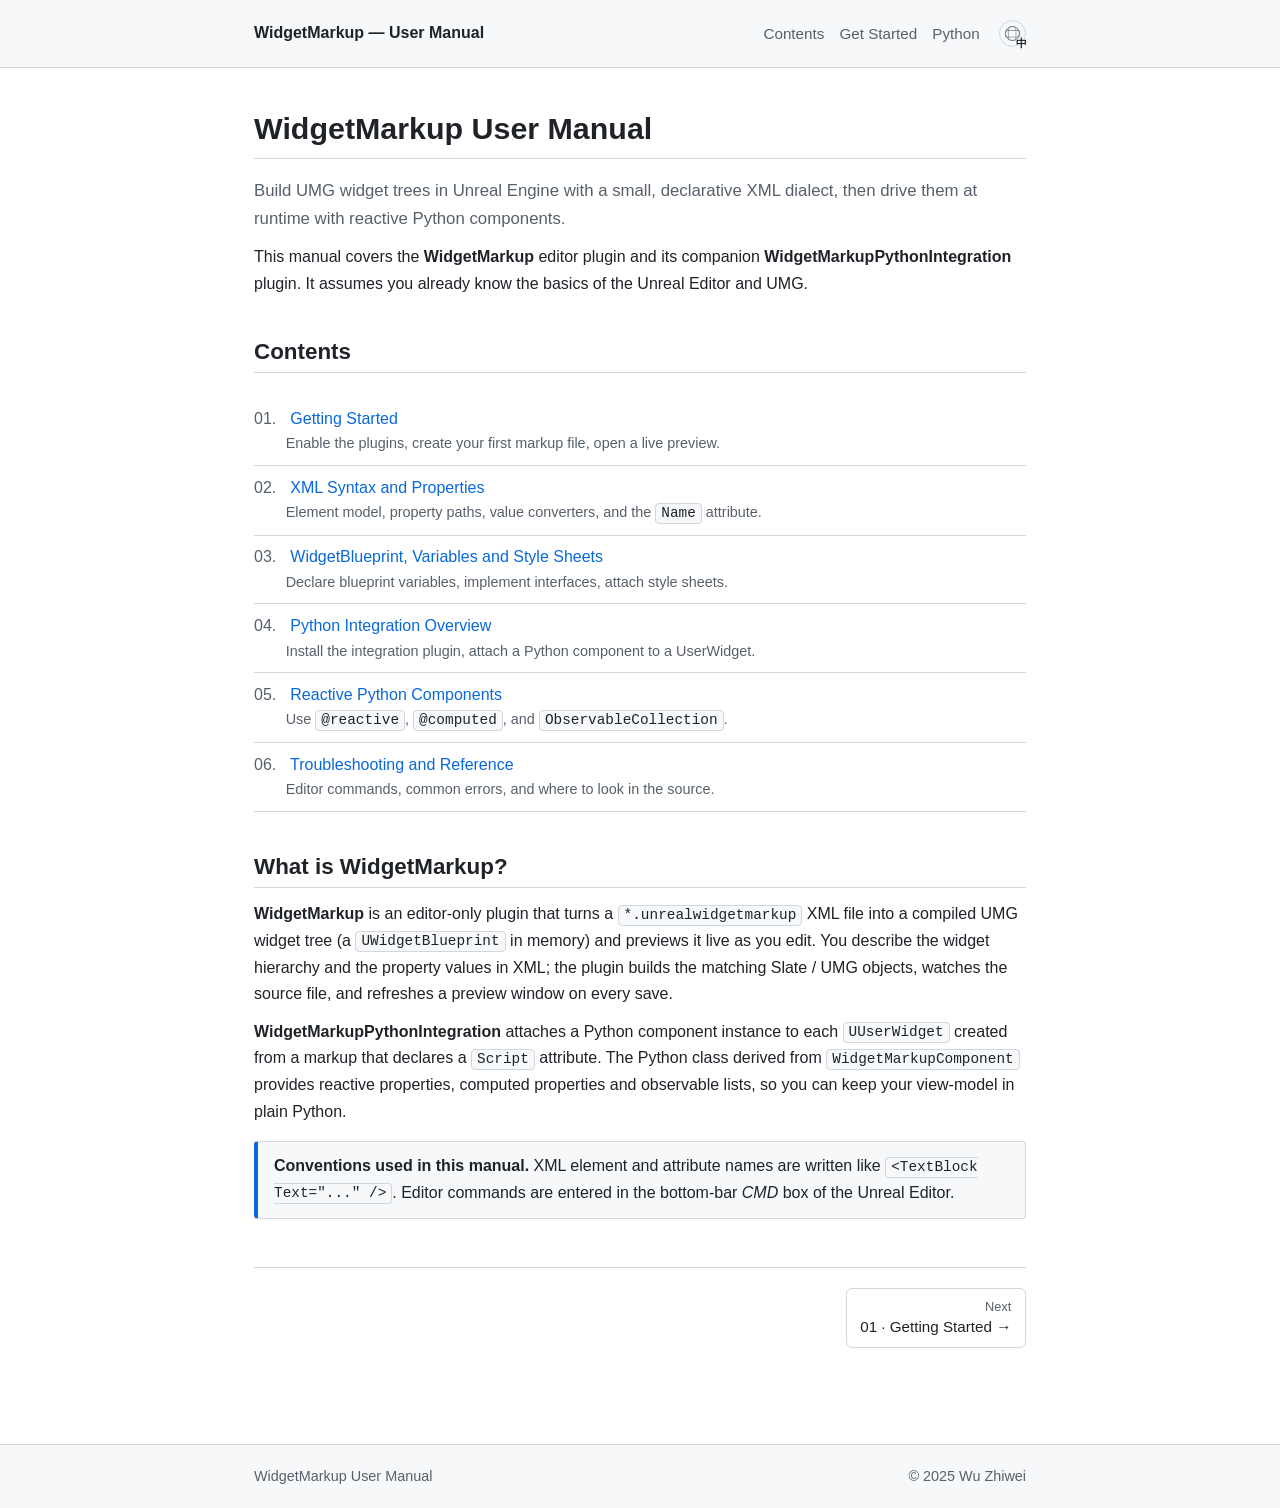
==== UserManual/en/index.html @ a524eab1 "Add HTML user manual covering WidgetMarkup and Python integration." ====
﻿<!doctype html>
<html lang="en">
<head>
<meta charset="utf-8">
<meta name="viewport" content="width=device-width, initial-scale=1">
<title>WidgetMarkup User Manual</title>
<link rel="stylesheet" href="../assets/styles.css">
</head>
<body>
<div id="manual-header"></div>
<main class="container">
    <h1>WidgetMarkup User Manual</h1>
    <p class="lead">
        Build UMG widget trees in Unreal Engine with a small, declarative XML
        dialect, then drive them at runtime with reactive Python components.
    </p>

    <p>
        This manual covers the <strong>WidgetMarkup</strong> editor plugin and
        its companion <strong>WidgetMarkupPythonIntegration</strong> plugin.
        It assumes you already know the basics of the Unreal Editor and UMG.
    </p>

    <h2>Contents</h2>
    <ol class="toc">
        <li>
            <a href="01-getting-started.html">Getting Started</a>
            <small>Enable the plugins, create your first markup file, open a live preview.</small>
        </li>
        <li>
            <a href="02-xml-syntax.html">XML Syntax and Properties</a>
            <small>Element model, property paths, value converters, and the <code>Name</code> attribute.</small>
        </li>
        <li>
            <a href="03-blueprint-and-styles.html">WidgetBlueprint, Variables and Style Sheets</a>
            <small>Declare blueprint variables, implement interfaces, attach style sheets.</small>
        </li>
        <li>
            <a href="04-python-integration.html">Python Integration Overview</a>
            <small>Install the integration plugin, attach a Python component to a UserWidget.</small>
        </li>
        <li>
            <a href="05-reactive-components.html">Reactive Python Components</a>
            <small>Use <code>@reactive</code>, <code>@computed</code>, and <code>ObservableCollection</code>.</small>
        </li>
        <li>
            <a href="06-troubleshooting.html">Troubleshooting and Reference</a>
            <small>Editor commands, common errors, and where to look in the source.</small>
        </li>
    </ol>

    <h2>What is WidgetMarkup?</h2>
    <p>
        <strong>WidgetMarkup</strong> is an editor-only plugin that turns a
        <code>*.unrealwidgetmarkup</code> XML file into a compiled UMG widget
        tree (a <code>UWidgetBlueprint</code> in memory) and previews it live
        as you edit. You describe the widget hierarchy and the property values
        in XML; the plugin builds the matching Slate / UMG objects, watches
        the source file, and refreshes a preview window on every save.
    </p>
    <p>
        <strong>WidgetMarkupPythonIntegration</strong> attaches a Python
        component instance to each <code>UUserWidget</code> created from a
        markup that declares a <code>Script</code> attribute. The Python class
        derived from <code>WidgetMarkupComponent</code> provides reactive
        properties, computed properties and observable lists, so you can keep
        your view-model in plain Python.
    </p>

    <div class="note">
        <strong>Conventions used in this manual.</strong> XML element and
        attribute names are written like <code>&lt;TextBlock Text="..." /&gt;</code>.
        Editor commands are entered in the bottom-bar <em>CMD</em> box of the
        Unreal Editor.
    </div>

    <nav class="pager">
        <span class="spacer"></span>
        <a class="next" href="01-getting-started.html">
            <span class="label">Next</span>
            01 &middot; Getting Started &rarr;
        </a>
    </nav>
</main>
<div id="manual-footer"></div>
<script src="../assets/manual-shell.js"></script>
</body>
</html>
---- UserManual/assets/styles.css ----
/* WidgetMarkup User Manual — minimal stylesheet */

:root {
    --fg: #1f2328;
    --muted: #57606a;
    --bg: #ffffff;
    --soft: #f6f8fa;
    --border: #d0d7de;
    --accent: #0969da;
    --code-bg: #f6f8fa;
    --code-fg: #1f2328;
    --max-width: 820px;
}

* {
    box-sizing: border-box;
}

html,
body {
    margin: 0;
    padding: 0;
    background: var(--bg);
    color: var(--fg);
    font-family: -apple-system, BlinkMacSystemFont, "Segoe UI", "Helvetica Neue",
        Arial, "PingFang SC", "Microsoft YaHei", sans-serif;
    font-size: 16px;
    line-height: 1.65;
}

a {
    color: var(--accent);
    text-decoration: none;
}

a:hover {
    text-decoration: underline;
}

header.site,
footer.site {
    border-bottom: 1px solid var(--border);
    background: var(--soft);
}

footer.site {
    border-top: 1px solid var(--border);
    border-bottom: none;
    margin-top: 4rem;
}

.container {
    max-width: var(--max-width);
    margin: 0 auto;
    padding: 1.25rem 1.5rem;
}

header.site .container {
    display: flex;
    align-items: center;
    justify-content: space-between;
    gap: 1rem;
    flex-wrap: wrap;
}

header.site nav {
    display: inline-flex;
    align-items: center;
    gap: 0.95rem;
    flex-wrap: wrap;
}

header.site .brand {
    font-weight: 600;
    color: var(--fg);
}

header.site nav a {
    margin-left: 0;
    color: var(--muted);
    font-size: 0.95rem;
}

header.site nav a.lang-switch-icon {
    position: relative;
    display: inline-flex;
    align-items: center;
    justify-content: center;
    width: 1.7rem;
    height: 1.7rem;
    border: 1px solid var(--border);
    border-radius: 999px;
    margin-left: 0.25rem;
    color: var(--muted);
    background: transparent;
    text-decoration: none;
    vertical-align: middle;
}

header.site nav a.lang-switch-icon:hover {
    border-color: #8c959f;
    color: var(--fg);
    text-decoration: none;
}

header.site nav a.lang-switch-icon .globe {
    position: relative;
    width: 0.9rem;
    height: 0.9rem;
    border: 1px solid currentColor;
    border-radius: 999px;
    opacity: 0.9;
}

header.site nav a.lang-switch-icon .globe::before,
header.site nav a.lang-switch-icon .globe::after {
    content: "";
    position: absolute;
    left: 50%;
    top: 50%;
    transform: translate(-50%, -50%);
    border: 1px solid currentColor;
    border-radius: 999px;
    opacity: 0.8;
}

header.site nav a.lang-switch-icon .globe::before {
    width: 0.42rem;
    height: 0.9rem;
    border-top: none;
    border-bottom: none;
}

header.site nav a.lang-switch-icon .globe::after {
    width: 0.9rem;
    height: 0.42rem;
    border-left: none;
    border-right: none;
}

header.site nav a.lang-switch-icon .badge {
    position: absolute;
    right: -0.16rem;
    bottom: -0.16rem;
    color: var(--fg);
    font-size: 0.68rem;
    line-height: 1;
    text-align: center;
    font-weight: 800;
    letter-spacing: 0.01em;
    text-shadow: 0 0 2px var(--bg);
}

main.container {
    padding-top: 2rem;
    padding-bottom: 2rem;
}

h1,
h2,
h3,
h4 {
    line-height: 1.3;
    margin: 1.8em 0 0.6em;
    font-weight: 600;
}

h1 {
    font-size: 1.9rem;
    margin-top: 0.3em;
    border-bottom: 1px solid var(--border);
    padding-bottom: 0.3em;
}

h2 {
    font-size: 1.4rem;
    border-bottom: 1px solid var(--border);
    padding-bottom: 0.25em;
}

h3 {
    font-size: 1.15rem;
}

p,
ul,
ol,
table {
    margin: 0.7em 0;
}

ul,
ol {
    padding-left: 1.5em;
}

code,
pre,
kbd {
    font-family: ui-monospace, SFMono-Regular, "SF Mono", Menlo, Consolas,
        "Liberation Mono", monospace;
    font-size: 0.9rem;
}

code {
    background: var(--code-bg);
    color: var(--code-fg);
    padding: 0.1em 0.35em;
    border-radius: 4px;
    border: 1px solid var(--border);
}

pre {
    background: var(--code-bg);
    border: 1px solid var(--border);
    border-radius: 6px;
    padding: 0.85rem 1rem;
    overflow-x: auto;
    line-height: 1.5;
}

pre code {
    background: transparent;
    border: none;
    padding: 0;
}

blockquote {
    margin: 1em 0;
    padding: 0.5em 1em;
    border-left: 3px solid var(--border);
    color: var(--muted);
    background: var(--soft);
}

table {
    border-collapse: collapse;
    width: 100%;
}

th,
td {
    border: 1px solid var(--border);
    padding: 0.45em 0.7em;
    text-align: left;
    vertical-align: top;
}

th {
    background: var(--soft);
    font-weight: 600;
}

.note,
.warning {
    border: 1px solid var(--border);
    border-left-width: 4px;
    background: var(--soft);
    padding: 0.7em 1em;
    border-radius: 4px;
    margin: 1em 0;
}

.note {
    border-left-color: var(--accent);
}

.warning {
    border-left-color: #bf8700;
}

.lead {
    color: var(--muted);
    font-size: 1.05rem;
}

/* Table of contents on the index page */
.toc {
    margin: 1.5em 0;
    padding: 0;
    list-style: none;
    counter-reset: toc;
}

.toc li {
    counter-increment: toc;
    padding: 0.55em 0;
    border-bottom: 1px solid var(--border);
}

.toc li::before {
    content: counter(toc, decimal-leading-zero) ".";
    color: var(--muted);
    margin-right: 0.6em;
    font-variant-numeric: tabular-nums;
}

.toc li small {
    display: block;
    color: var(--muted);
    margin-left: 2.2em;
    font-size: 0.9em;
}

/* Pager between pages */
.pager {
    display: flex;
    justify-content: space-between;
    gap: 1rem;
    margin-top: 3rem;
    padding-top: 1.25rem;
    border-top: 1px solid var(--border);
    font-size: 0.95rem;
}

.pager a {
    display: block;
    max-width: 48%;
    padding: 0.6em 0.9em;
    border: 1px solid var(--border);
    border-radius: 6px;
    background: var(--bg);
    color: var(--fg);
    line-height: 1.35;
}

.pager a:hover {
    border-color: var(--accent);
    text-decoration: none;
}

.pager .label {
    display: block;
    font-size: 0.8rem;
    color: var(--muted);
    margin-bottom: 0.15em;
}

.pager .next {
    margin-left: auto;
    text-align: right;
}

.pager .spacer {
    visibility: hidden;
}

footer.site .container {
    color: var(--muted);
    font-size: 0.9rem;
    display: flex;
    justify-content: space-between;
    flex-wrap: wrap;
    gap: 0.5rem;
}
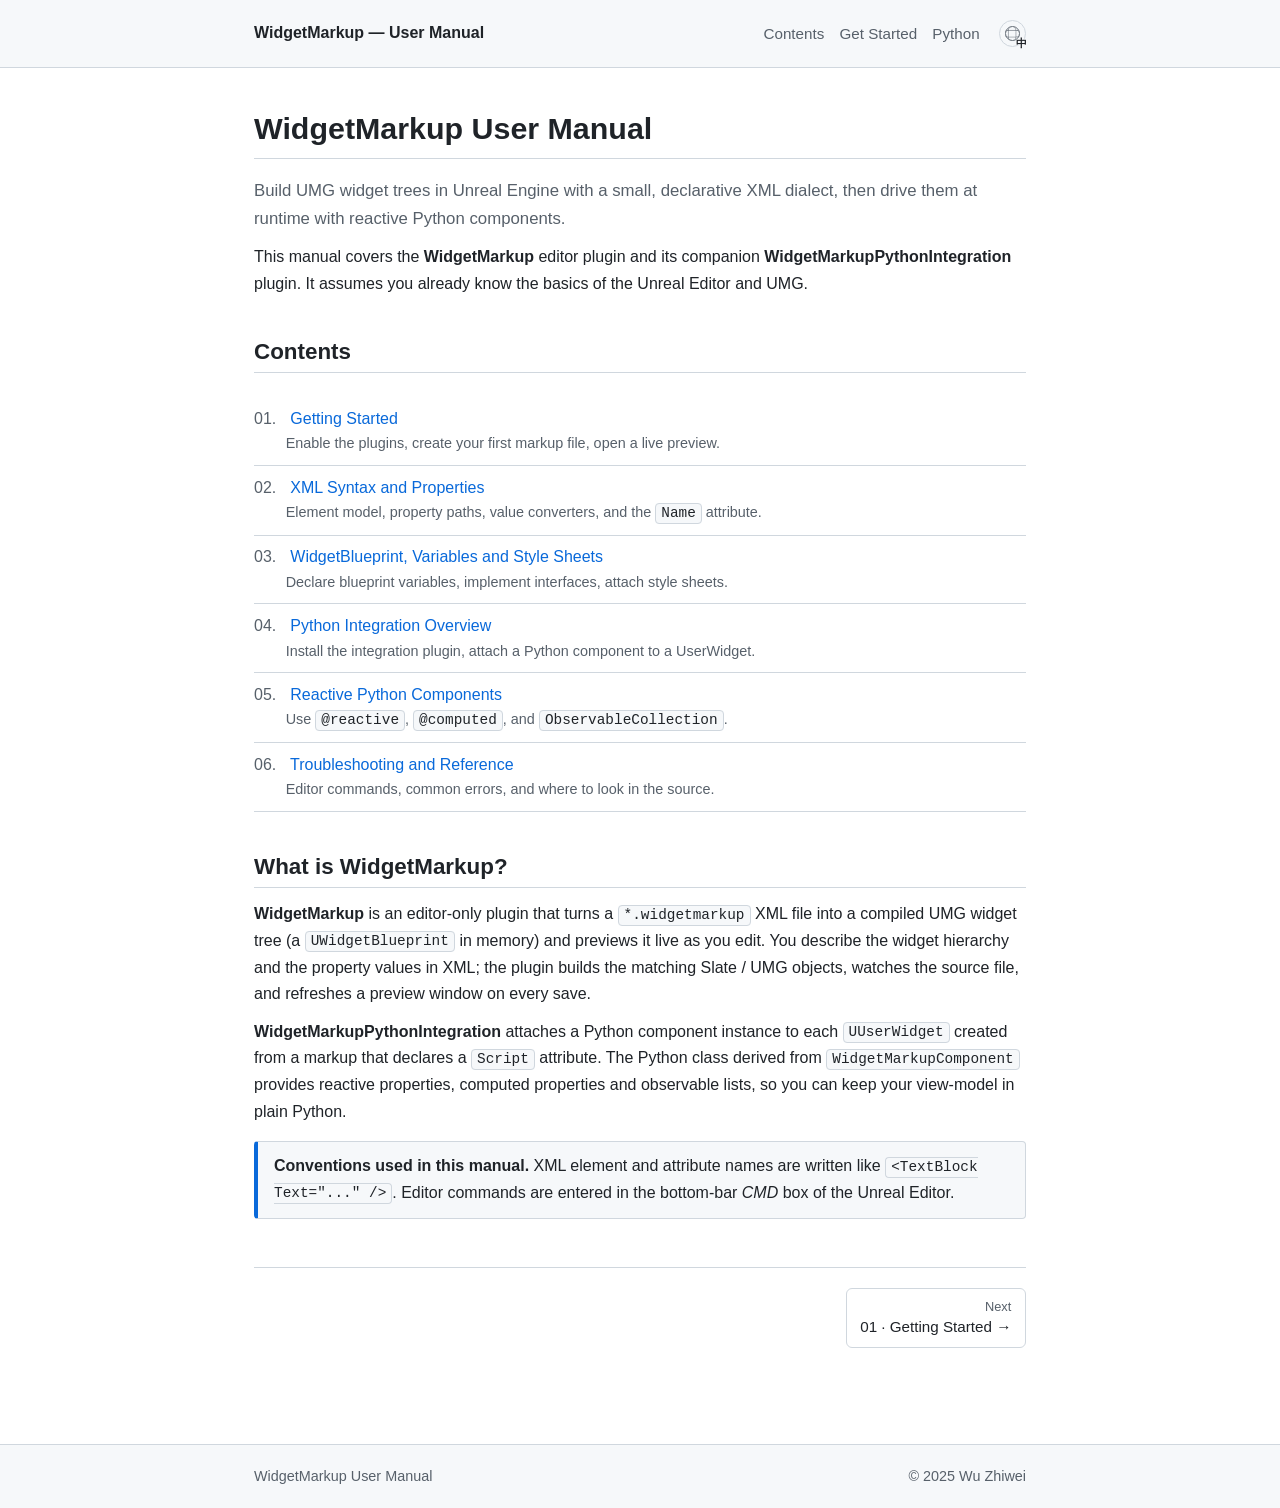
==== commit a7a4d275: "Rename extension .unrealwidgetmarkup to .widgetmarkup across all files and documentation." ====
--- a/UserManual/en/index.html
+++ b/UserManual/en/index.html
@@ -52,7 +52,7 @@
     <h2>What is WidgetMarkup?</h2>
     <p>
         <strong>WidgetMarkup</strong> is an editor-only plugin that turns a
-        <code>*.unrealwidgetmarkup</code> XML file into a compiled UMG widget
+        <code>*.widgetmarkup</code> XML file into a compiled UMG widget
         tree (a <code>UWidgetBlueprint</code> in memory) and previews it live
         as you edit. You describe the widget hierarchy and the property values
         in XML; the plugin builds the matching Slate / UMG objects, watches
